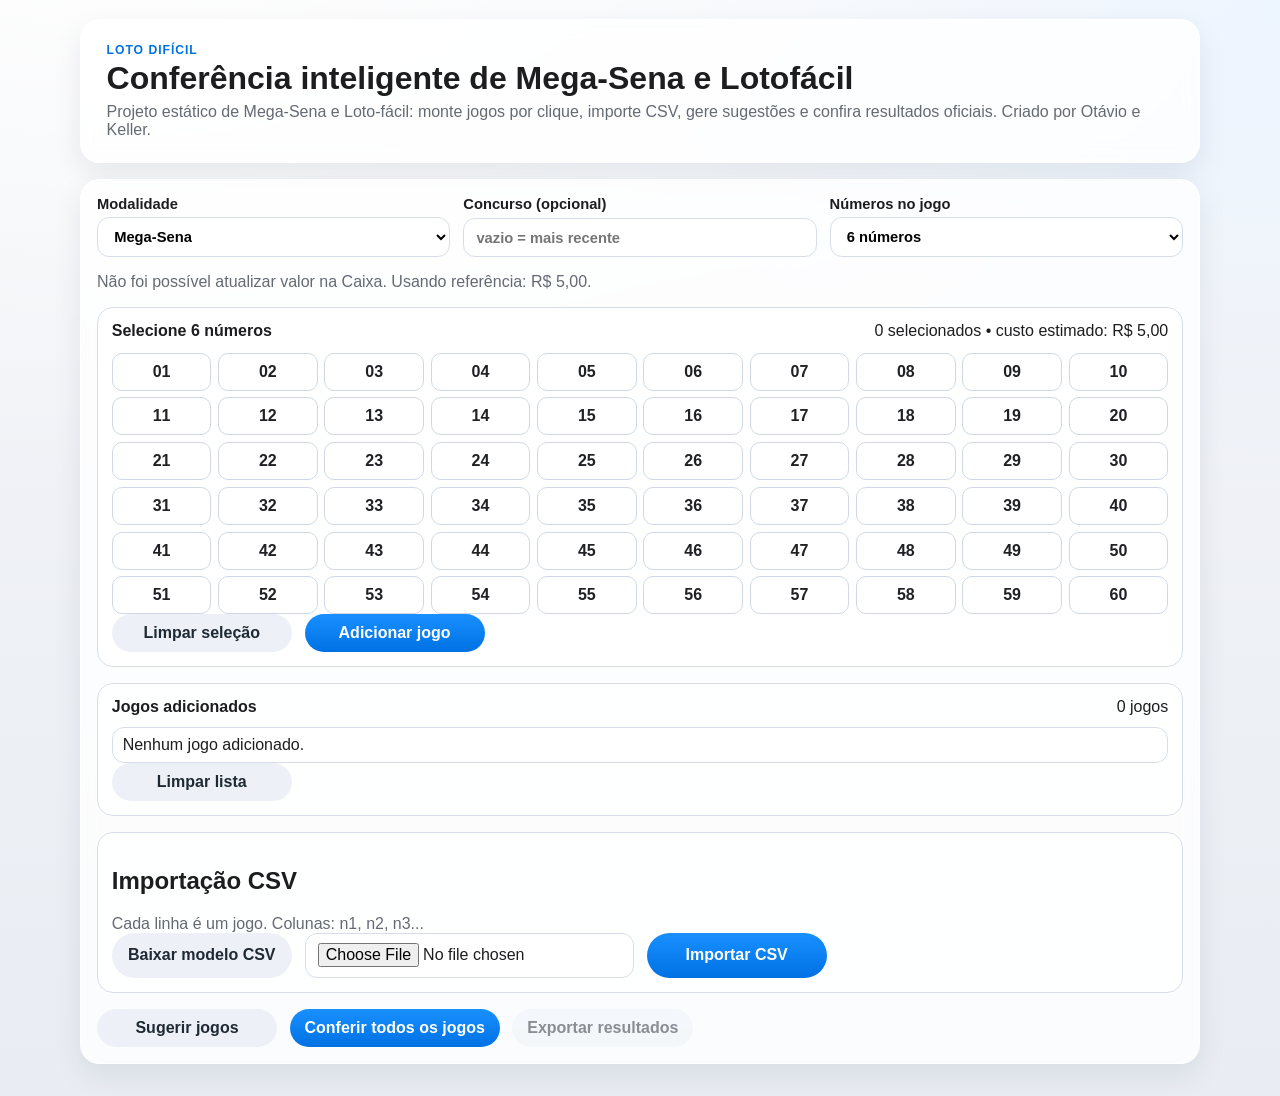
==== index.html @ c2c8bfac "Initial commit Free for all" ====
<!doctype html>
<html lang="pt-BR">
  <head>
    <meta charset="UTF-8" />
    <meta name="viewport" content="width=device-width, initial-scale=1.0" />
    <title>Loto Difícil</title>
    <meta name="description" content="Conferidor de Mega-Sena e Lotofácil! Que a sorte sorria para você." />
    <link rel="stylesheet" href="./styles.css" />
  </head>
  <body>
    <main class="shell">
      <section class="hero glass">
        <p class="kicker">Loto Difícil</p>
        <h1>Conferência inteligente de Mega-Sena e Lotofácil</h1>
        <p class="subtitle">
          Projeto estático de Mega-Sena e Loto-fácil: monte jogos por clique, importe CSV, gere sugestões e confira resultados oficiais. Criado por Otávio e Keller.
        </p>
      </section>

      <section class="panel glass">
        <div class="row row-3">
          <label>
            Modalidade
            <select id="game-type" required>
              <option value="megasena">Mega-Sena</option>
              <option value="lotofacil">Lotofácil</option>
            </select>
          </label>
          <label>
            Concurso (opcional)
            <input id="contest" type="number" min="1" placeholder="vazio = mais recente" />
          </label>
          <label>
            Números no jogo
            <select id="numbers-per-play"></select>
          </label>
        </div>

        <p id="price-source" class="hint"></p>

        <section class="picker">
          <div class="picker-head">
            <strong id="picker-label">Selecione os números</strong>
            <span id="selection-count">0 selecionados</span>
          </div>
          <div id="number-grid" class="number-grid"></div>
          <div class="row actions">
            <button type="button" id="clear-selection" class="btn btn-muted">Limpar seleção</button>
            <button type="button" id="add-play" class="btn">Adicionar jogo</button>
          </div>
        </section>

        <section class="saved-plays">
          <div class="picker-head">
            <strong>Jogos adicionados</strong>
            <span id="plays-count">0 jogos</span>
          </div>
          <div id="plays-list" class="plays-list"></div>
          <div class="row actions">
            <button type="button" id="clear-plays" class="btn btn-muted">Limpar lista</button>
          </div>
        </section>

        <section class="csv-block">
          <h2>Importação CSV</h2>
          <p class="hint">Cada linha é um jogo. Colunas: n1, n2, n3...</p>
          <div class="row actions">
            <button type="button" id="download-template" class="btn btn-muted">Baixar modelo CSV</button>
            <input id="csv-file" type="file" accept=".csv,text/csv" />
            <button type="button" id="import-csv" class="btn">Importar CSV</button>
          </div>
        </section>

        <section class="row actions">
          <button type="button" id="suggest-games" class="btn btn-muted">Sugerir jogos</button>
          <button type="button" id="check-all" class="btn">Conferir todos os jogos</button>
          <button type="button" id="export-results" class="btn btn-muted" disabled>Exportar resultados</button>
        </section>

        <section id="suggestions" class="glass hidden" aria-live="polite"></section>
        <section id="output" class="glass hidden" aria-live="polite"></section>
      </section>
    </main>

    <script src="./app.js"></script>
  </body>
</html>
---- styles.css ----
:root {
  --bg-0: #f4f5f8;
  --bg-1: #e9edf3;
  --ink: #1d1d1f;
  --muted: #646a73;
  --line: #d7dde8;
  --accent: #0071e3;
  --danger: #c62828;
  --success: #1f8f45;
  --loss: #d32f2f;
}

* {
  box-sizing: border-box;
}

body {
  margin: 0;
  color: var(--ink);
  font-family: "SF Pro Text", "SF Pro Display", -apple-system, BlinkMacSystemFont, "Helvetica Neue", sans-serif;
  background:
    radial-gradient(1200px 600px at 10% -10%, #ffffff, transparent),
    radial-gradient(900px 500px at 100% 0%, #edf5ff, transparent),
    linear-gradient(180deg, var(--bg-0), var(--bg-1));
}

.shell {
  width: min(1120px, 94vw);
  margin: 1.2rem auto 2rem;
  display: grid;
  gap: 1rem;
}

.glass {
  backdrop-filter: saturate(1.2) blur(8px);
  background: rgba(255, 255, 255, 0.82);
  border: 1px solid rgba(255, 255, 255, 0.75);
  box-shadow: 0 12px 30px rgba(14, 29, 56, 0.08);
  border-radius: 20px;
}

.hero {
  padding: 1.4rem 1.6rem;
}

.kicker {
  margin: 0;
  letter-spacing: 0.08em;
  text-transform: uppercase;
  font-size: 0.76rem;
  color: var(--accent);
  font-weight: 700;
}

h1 {
  margin: 0.2rem 0 0.4rem;
  font-size: clamp(1.5rem, 2.5vw, 2.2rem);
}

.subtitle {
  margin: 0;
  color: var(--muted);
}

.panel {
  padding: 1rem;
  display: grid;
  gap: 1rem;
}

.row {
  display: grid;
  gap: 0.8rem;
}

.row-3 {
  grid-template-columns: repeat(3, minmax(0, 1fr));
}

label {
  display: grid;
  gap: 0.36rem;
  font-size: 0.92rem;
  font-weight: 600;
}

input,
select,
button {
  font: inherit;
}

input,
select {
  border: 1px solid var(--line);
  border-radius: 12px;
  padding: 0.62rem 0.76rem;
  background: rgba(255, 255, 255, 0.9);
}

.picker,
.saved-plays,
.csv-block {
  border: 1px solid var(--line);
  border-radius: 16px;
  padding: 0.86rem;
  background: rgba(255, 255, 255, 0.75);
}

.picker-head {
  display: flex;
  align-items: center;
  justify-content: space-between;
  gap: 0.7rem;
  flex-wrap: wrap;
}

.number-grid {
  margin-top: 0.8rem;
  display: grid;
  grid-template-columns: repeat(10, minmax(0, 1fr));
  gap: 0.42rem;
}

.number-btn {
  border: 1px solid #cfd8e4;
  border-radius: 10px;
  background: #fff;
  color: #202124;
  height: 38px;
  font-weight: 700;
}

.number-btn.selected {
  background: linear-gradient(180deg, #0f8bff, #0071e3);
  color: #fff;
  border-color: #0071e3;
}

.number-btn:disabled {
  opacity: 0.44;
}

.actions {
  grid-template-columns: repeat(auto-fit, minmax(180px, max-content));
}

.btn {
  border: 0;
  border-radius: 999px;
  padding: 0.62rem 0.92rem;
  cursor: pointer;
  font-weight: 700;
  color: #fff;
  background: linear-gradient(180deg, #1990ff, #0071e3);
}

.btn:hover {
  background: linear-gradient(180deg, #1587f2, #0063c5);
}

.btn:disabled {
  opacity: 0.52;
  cursor: not-allowed;
}

.btn-muted {
  color: #1f2933;
  background: #edf1f7;
}

.btn-muted:hover {
  background: #e0e7f1;
}

.plays-list {
  margin-top: 0.7rem;
  display: grid;
  gap: 0.46rem;
}

.play-line {
  border: 1px solid var(--line);
  background: #fff;
  border-radius: 12px;
  padding: 0.52rem 0.62rem;
}

.hint {
  margin: 0;
  color: var(--muted);
}

.hidden {
  display: none;
}

.error {
  color: var(--danger);
  font-weight: 700;
}

.totals {
  margin-top: 0.8rem;
  display: grid;
  grid-template-columns: repeat(auto-fit, minmax(160px, 1fr));
  gap: 0.6rem;
}

.total-item {
  border: 1px solid var(--line);
  border-radius: 12px;
  padding: 0.58rem;
  background: #fff;
}

.total-label {
  font-size: 0.84rem;
  color: var(--muted);
}

.total-value {
  font-size: 1.05rem;
  font-weight: 700;
}

.total-value.profit {
  color: var(--success);
}

.total-value.loss {
  color: var(--loss);
}

.numbers {
  display: flex;
  gap: 0.3rem;
  flex-wrap: wrap;
}

.ball {
  min-width: 32px;
  height: 32px;
  border-radius: 999px;
  display: grid;
  place-items: center;
  font-size: 0.82rem;
  font-weight: 700;
  border: 1px solid #d9dfe8;
  background: #fff;
}

.ball.hit {
  background: #dff6e6;
  border-color: #7ac995;
  color: #15723b;
}

.ball.miss {
  background: #fde9e9;
  border-color: #eea8a8;
  color: #a82626;
}

.table-wrap {
  overflow-x: auto;
}

table {
  width: 100%;
  border-collapse: collapse;
  margin-top: 0.8rem;
}

th,
td {
  text-align: left;
  border-bottom: 1px solid var(--line);
  padding: 0.55rem;
  vertical-align: top;
}

@media (max-width: 900px) {
  .row-3 {
    grid-template-columns: 1fr;
  }
}

@media (max-width: 700px) {
  .number-grid {
    grid-template-columns: repeat(5, minmax(0, 1fr));
  }
}
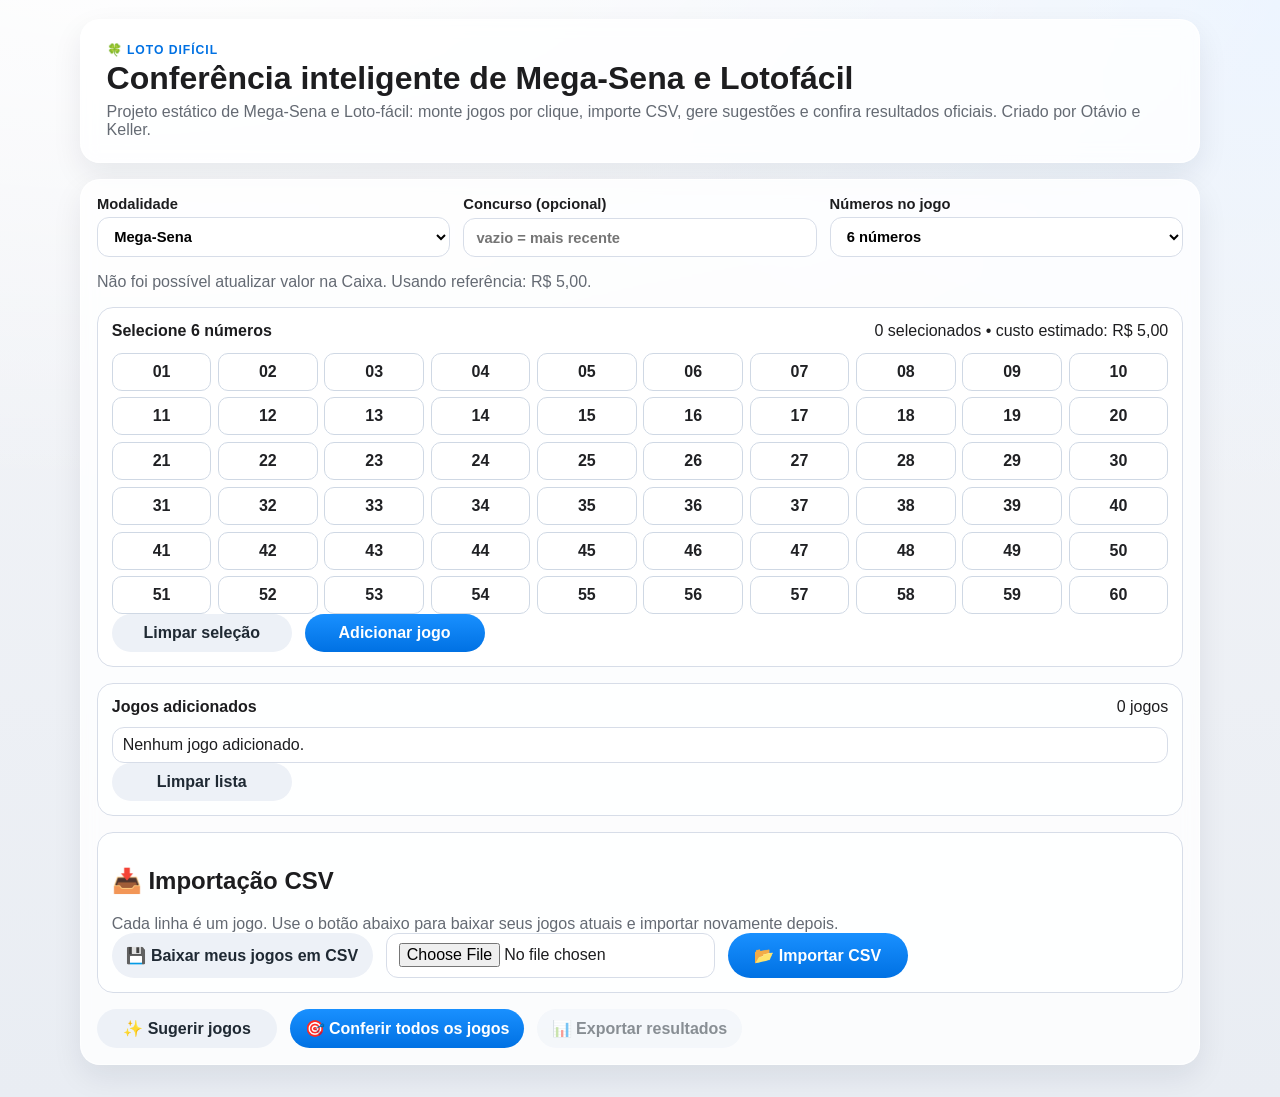
==== commit 26406fba: "Melhora exportação/importação CSV e adiciona ícones na interface" ====
--- a/index.html
+++ b/index.html
@@ -10,7 +10,7 @@
   <body>
     <main class="shell">
       <section class="hero glass">
-        <p class="kicker">Loto Difícil</p>
+        <p class="kicker">🍀 Loto Difícil</p>
         <h1>Conferência inteligente de Mega-Sena e Lotofácil</h1>
         <p class="subtitle">
           Projeto estático de Mega-Sena e Loto-fácil: monte jogos por clique, importe CSV, gere sugestões e confira resultados oficiais. Criado por Otávio e Keller.
@@ -62,19 +62,19 @@
         </section>
 
         <section class="csv-block">
-          <h2>Importação CSV</h2>
-          <p class="hint">Cada linha é um jogo. Colunas: n1, n2, n3...</p>
+          <h2>📥 Importação CSV</h2>
+          <p class="hint">Cada linha é um jogo. Use o botão abaixo para baixar seus jogos atuais e importar novamente depois.</p>
           <div class="row actions">
-            <button type="button" id="download-template" class="btn btn-muted">Baixar modelo CSV</button>
+            <button type="button" id="download-template" class="btn btn-muted">💾 Baixar meus jogos em CSV</button>
             <input id="csv-file" type="file" accept=".csv,text/csv" />
-            <button type="button" id="import-csv" class="btn">Importar CSV</button>
+            <button type="button" id="import-csv" class="btn">📂 Importar CSV</button>
           </div>
         </section>
 
         <section class="row actions">
-          <button type="button" id="suggest-games" class="btn btn-muted">Sugerir jogos</button>
-          <button type="button" id="check-all" class="btn">Conferir todos os jogos</button>
-          <button type="button" id="export-results" class="btn btn-muted" disabled>Exportar resultados</button>
+          <button type="button" id="suggest-games" class="btn btn-muted">✨ Sugerir jogos</button>
+          <button type="button" id="check-all" class="btn">🎯 Conferir todos os jogos</button>
+          <button type="button" id="export-results" class="btn btn-muted" disabled>📊 Exportar resultados</button>
         </section>
 
         <section id="suggestions" class="glass hidden" aria-live="polite"></section>
